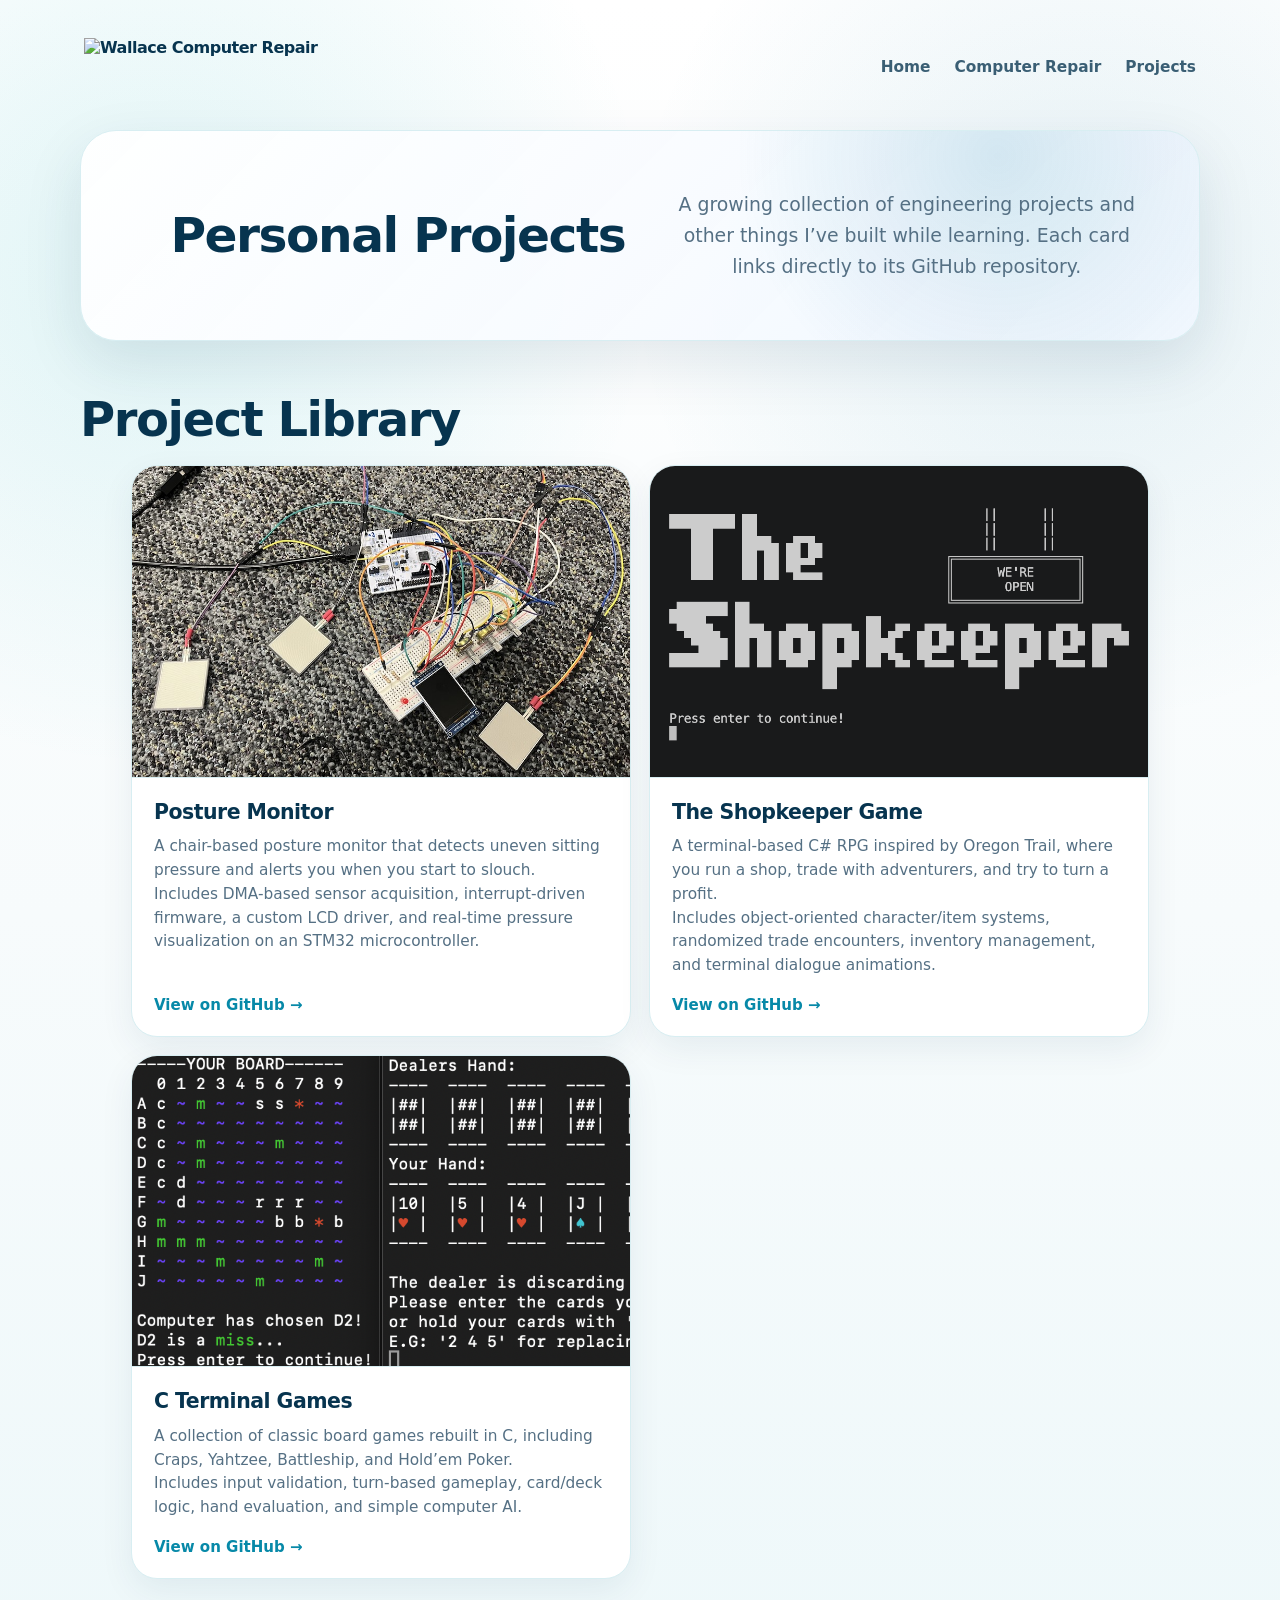
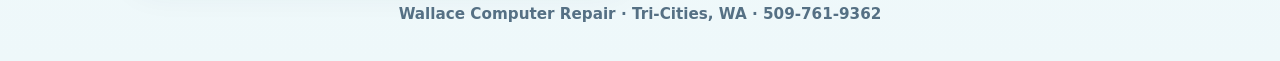
==== projects/index.html @ 8ed2b057 "Inital commit" ====
<!DOCTYPE html>
<html lang="en">
<head>
  <meta charset="UTF-8" />
  <meta name="viewport" content="width=device-width, initial-scale=1.0" />
  <title>Projects | Wallace Computer Repair</title>
  <link rel="stylesheet" href="../style.css" />
</head>
<body class="repair">
  <div class="page">
    <div class="shell">
      <header class="site-header">
        <a class="logo-lockup" href="/" aria-label="Wallace Computer Repair home">
          <img src="../assets/logos/bannerlogotransparent.png" alt="Wallace Computer Repair" class="logo-image" />
        </a>

        <nav class="main-nav" aria-label="Main navigation">
          <a class="nav-link" href="/">Home</a>
          <a class="nav-link" href="/repair/">Computer Repair</a>
          <a class="nav-link" href="/projects/">Projects</a>
          <!-- <a class="nav-link" href="/about/">About</a> -->
          <!-- <a class="button call-pill" href="tel:5097619362">Call/Text: 509-761-9362</a> -->
        </nav>
      </header>

      <main>
        <section class="projects-hero hero-card" aria-labelledby="projects-heading">
          <h1 id="projects-heading">Personal Projects</h1>
          <p>A growing collection of engineering projects and other things I’ve built while learning. Each card links directly to its GitHub repository.</p>
        </section>

        <section class="section" aria-labelledby="project-list-heading">
          <div class="section-heading">
            <h2 id="project-list-heading">Project Library</h2>
          </div>

          <div class="project-grid">
            <a class="project-card" href="https://github.com/JoshuaWallaceG/posture-monitor" target="_blank" rel="noopener" aria-label="Open on GitHub">
              <div class="project-photo">
                <img src="/Assets/Project Photos/PostureMonitor.jpeg" alt="Screenshot of Posture Monitor">
              </div>
              <div class="project-content">
                <h3>Posture Monitor</h3>
                <p>A chair-based posture monitor that detects uneven sitting pressure and alerts you when you start to slouch.</p>
                <p>Includes DMA-based sensor acquisition, interrupt-driven firmware, a custom LCD driver, and real-time pressure visualization on an STM32 microcontroller.</p>
                <span class="project-link-note">View on GitHub →</span>
              </div>
            </a>

            <a class="project-card" href="https://github.com/JoshuaWallaceG/Shopkeeper-Game" target="_blank" rel="noopener" aria-label="Open on GitHub">
              <div class="project-photo">
                <img src="/Assets/Project Photos/Shopkeeper.png" alt="Screenshot of The Shopkeeper Game">
              </div>
              <div class="project-content">
                <h3>The Shopkeeper Game</h3>
                <p>A terminal-based C# RPG inspired by Oregon Trail, where you run a shop, trade with adventurers, and try to turn a profit.</p>
                <p>Includes object-oriented character/item systems, randomized trade encounters, inventory management, and terminal dialogue animations.</p>
                <span class="project-link-note">View on GitHub →</span>
              </div>
            </a>

            <a class="project-card" href="https://github.com/JoshuaWallaceG/C-Terminal-Games" target="_blank" rel="noopener" aria-label="Open on GitHub">
              <div class="project-photo">
                <img src="/Assets/Project Photos/TerminalGames.png" alt="Screenshot of Terminal Games">
              </div>
              <div class="project-content">
                <h3>C Terminal Games</h3>
                <p>A collection of classic board games rebuilt in C, including Craps, Yahtzee, Battleship, and Hold’em Poker.</p>
                <p>Includes input validation, turn-based gameplay, card/deck logic, hand evaluation, and simple computer AI.</p>
                <span class="project-link-note">View on GitHub →</span>
              </div>
            </a>

          </div>
        </section>
      </main>

      <footer class="site-footer">
        Wallace Computer Repair · Tri-Cities, WA · <a href="tel:5097619362">509-761-9362</a>
      </footer>
    </div>
  </div>
</body>
</html>
---- style.css ----
:root {
  --teal: #08aeb8;
  --teal-dark: #0789a8;
  --blue: #087aa2;
  --ink: #07344f;
  --muted: #557084;
  --soft-bg: #f7fbfc;
  --card: #ffffff;
  --line: #d8eef2;
  --repair-soft: #eefbfb;
  --project-soft: #f1f7ff;
  --warm: #fff8ed;
  --warm-line: #f0d8ab;
  --shadow: 0 22px 60px rgba(7, 52, 79, 0.10);
  --shadow-soft: 0 12px 35px rgba(8, 174, 184, 0.16);
  --radius: 30px;
}

* {
  box-sizing: border-box;
}

html {
  scroll-behavior: smooth;
}

body {
  margin: 0;
  min-height: 100vh;
  font-family: Inter, ui-sans-serif, system-ui, -apple-system, BlinkMacSystemFont, "Segoe UI", sans-serif;
  color: var(--ink);
  background:
    radial-gradient(circle at 12% 16%, rgba(8, 174, 184, 0.12), transparent 28%),
    radial-gradient(circle at 85% 16%, rgba(8, 122, 162, 0.10), transparent 26%),
    linear-gradient(180deg, #ffffff 0%, var(--soft-bg) 55%, #eef8fa 100%);
}

body.home,
body.repair, 
body.projects {
  --page-max: 1120px;
}

a {
  color: inherit;
  text-decoration: none;
}

img,
svg {
  max-width: 100%;
}

.page {
  min-height: 100vh;
  display: flex;
  flex-direction: column;
  padding: 28px;
}

.shell {
  width: min(var(--page-max), 100%);
  margin: 0 auto;
  flex: 1;
  display: flex;
  flex-direction: column;
}

.site-header {
  display: flex;
  align-items: center;
  justify-content: space-between;
  gap: 24px;
  padding: 10px 4px 34px;
}

.logo-lockup {
  display: flex;
  align-items: center;
  gap: 14px;
  font-weight: 900;
  letter-spacing: -0.03em;
  flex-shrink: 0;
}

.logo-image {
  height: 58px;
  width: auto;
  object-fit: contain;
}

.main-nav {
  display: flex;
  align-items: center;
  justify-content: flex-end;
  flex-wrap: wrap;
  gap: 14px 24px;
  color: var(--ink);
  font-size: 0.96rem;
  font-weight: 750;
}

.nav-link {
  opacity: 0.78;
  transition: opacity 0.18s ease, color 0.18s ease;
}

.nav-link:hover {
  opacity: 1;
  color: var(--teal-dark);
}

h1,
h2,
h3,
p {
  overflow-wrap: anywhere;
}

h1 {
  margin: 0;
  font-size: clamp(2.45rem, 3.8vw, 5rem);
  line-height: 0.98;
  letter-spacing: -0.030em;
  color: var(--ink);
}

h2 {
  margin: 0;
  font-size: clamp(2rem, 4vw, 3rem);
  line-height: 1;
  letter-spacing: -0.03em;
  color: var(--ink);
}

p {
  color: var(--muted);
  line-height: 1.65;
}

.button {
  display: inline-flex;
  align-items: center;
  justify-content: center;
  gap: 11px;
  border: 0;
  border-radius: 16px;
  font-weight: 850;
  font-size: 1.02rem;
  padding: 15px 24px;
  min-width: 230px;
  box-shadow: var(--shadow-soft);
  transition: transform 0.18s ease, box-shadow 0.18s ease, filter 0.18s ease;
  cursor: pointer;
}

.button:hover {
  transform: translateY(-2px);
  box-shadow: 0 18px 34px rgba(8, 122, 162, 0.22);
  filter: saturate(1.08);
}

.button.primary,
.button.call-pill {
  background: linear-gradient(135deg, var(--teal), var(--blue));
  color: white;
}

.button.secondary {
  background: #f8fafc;
  color: var(--ink);
  border: 2px solid var(--blue);
  transition: background 0.15s ease;
}

.button.call-pill {
  min-width: auto;
  padding: 10px 16px;
  border-radius: 999px;
  opacity: 1;
}

.badge {
  display: inline-flex;
  align-items: center;
  gap: 8px;
  width: fit-content;
  max-width: 100%;
  background: rgba(8, 174, 184, 0.09);
  border: 1px solid rgba(8, 174, 184, 0.20);
  color: var(--teal-dark);
  font-weight: 850;
  border-radius: 999px;
  padding: 8px 14px;
  font-size: 0.86rem;
  margin-bottom: 20px;
}

.badge-dot {
  width: 9px;
  height: 9px;
  flex: 0 0 auto;
  border-radius: 50%;
  background: var(--teal);
  box-shadow: 0 0 0 5px rgba(8, 174, 184, 0.12);
}

.hero,
.hero-card,
.choice-card,
.quick-card,
.service-card,
.about-card,
.pricing-band {
  border: 1px solid var(--line);
  box-shadow: var(--shadow);
}

.hero-centered {
  text-align: center;
  display: grid;
  justify-items: center;
  padding: 18px 0 10px;
  border: 0;
  box-shadow: none;
}

.hero-centered p {
  margin: 18px auto 0;
  max-width: 720px;
  font-size: clamp(1.03rem, 2vw, 1.22rem);
}

.hero-card {
  border-radius: 36px;
  background:
    radial-gradient(circle at 85% 14%, rgba(8, 174, 184, 0.16), transparent 26%),
    linear-gradient(135deg, rgba(255,255,255,0.96), rgba(239,251,251,0.92));
  padding: clamp(30px, 6vw, 64px);
  display: grid;
  grid-template-columns: 1.05fr 0.95fr;
  gap: 40px;
  align-items: center;
  overflow: hidden;
}

.hero-card p {
  margin: 18px 0 0;
  max-width: 680px;
  font-size: clamp(1.03rem, 2vw, 1.22rem);
}

.hero-actions,
.button-row {
  display: flex;
  flex-wrap: wrap;
  gap: 14px;
}

.hero-actions {
  margin-top: 28px;
}

.button-row {
  margin-top: auto;
  justify-content: center;
  width: 100%;
}

.centered-actions {
  justify-content: center;
}

.availability-note {
  margin-top: 28px;
  background: var(--warm);
  border: 1px solid var(--warm-line);
  border-radius: 20px;
  padding: 16px 18px;
  color: #6f4e17;
  font-weight: 800;
  line-height: 1.45;
}

.hero-visual {
  display: grid;
  gap: 18px;
}

.phone-card {
  background: var(--ink);
  color: white;
  border-radius: 28px;
  padding: 28px;
  box-shadow: var(--shadow);
}

.phone-card span,
.price-item span {
  display: block;
  color: #b9edf2;
  font-weight: 850;
  text-transform: uppercase;
  letter-spacing: 0.11em;
  font-size: 0.78rem;
  margin-bottom: 8px;
}

.phone-card strong {
  display: block;
  font-size: clamp(1.9rem, 4vw, 2.7rem);
  letter-spacing: -0.045em;
  line-height: 1;
}

.quick-card,
.service-card,
.about-card,
.choice-card {
  background: var(--card);
}

.quick-card {
  border-radius: 28px;
  padding: 24px;
  box-shadow: 0 12px 34px rgba(7, 52, 79, 0.07);
}

.quick-card h3 {
  margin: 0 0 14px;
  font-size: 1.22rem;
}

.quick-list {
  display: grid;
  gap: 10px;
  margin: 0;
  padding: 0;
  list-style: none;
  color: var(--muted);
  font-weight: 650;
}

.quick-list li::before {
  content: "✓";
  color: var(--teal-dark);
  font-weight: 950;
  margin-right: 9px;
}

.choices {
  display: grid;
  grid-template-columns: repeat(2, minmax(0, 1fr));
  gap: 24px;
  padding: 28px 0 32px;
}

.choice-card {
  position: relative;
  overflow: hidden;
  min-height: 500px;
  border-radius: var(--radius);
  padding: clamp(28px, 4vw, 44px);
  display: flex;
  flex-direction: column;
  align-items: center;
  text-align: center;
  transition: transform 0.22s ease, box-shadow 0.22s ease, border-color 0.22s ease;
}

.choice-card:hover {
  transform: translateY(-5px);
  box-shadow: 0 28px 70px rgba(7, 52, 79, 0.15);
  border-color: rgba(8, 174, 184, 0.38);
}

.choice-card::before {
  content: "";
  position: absolute;
  inset: 0;
  z-index: 0;
  pointer-events: none;
}

.repair-card::before {
  background:
    radial-gradient(circle at 50% 24%, rgba(8, 174, 184, 0.18), transparent 28%),
    linear-gradient(180deg, var(--repair-soft), rgba(255,255,255,0.96));
}

.projects-card::before {
  background:
    radial-gradient(circle at 50% 24%, rgba(8, 122, 162, 0.16), transparent 30%),
    linear-gradient(180deg, var(--project-soft), rgba(255,255,255,0.96));
}

.choice-inner {
  position: relative;
  z-index: 1;
  display: flex;
  flex-direction: column;
  align-items: center;
  height: 100%;
  width: 100%;
}

.choice-card h2 {
  margin: 16px 0 10px;
  font-size: clamp(2.1rem, 4vw, 3rem);
}

.choice-card p {
  margin: 0 auto 26px;
  max-width: 390px;
  font-size: 1.08rem;
  line-height: 1.55;
}

.illustration {
  width: min(280px, 80%);
  height: 190px;
  margin-bottom: 12px;
  display: grid;
  place-items: center;
  position: relative;
}

.soft-blob {
  position: absolute;
  width: 220px;
  height: 150px;
  border-radius: 54% 46% 42% 58% / 58% 48% 52% 42%;
  background: rgba(8, 174, 184, 0.10);
}

.projects-card .soft-blob {
  background: rgba(8, 122, 162, 0.10);
  border-radius: 45% 55% 55% 45% / 45% 54% 46% 55%;
}

.monitor {
  position: relative;
  width: 174px;
  height: 116px;
  border-radius: 16px;
  border: 7px solid rgba(8, 122, 162, 0.56);
  background: rgba(255, 255, 255, 0.72);
  box-shadow: inset 0 0 0 3px rgba(255,255,255,0.75), 0 18px 36px rgba(7, 52, 79, 0.12);
  display: grid;
  place-items: center;
}

.monitor::after {
  content: "";
  position: absolute;
  width: 70px;
  height: 12px;
  border-radius: 999px;
  background: rgba(8, 122, 162, 0.38);
  bottom: -24px;
  left: 50%;
  transform: translateX(-50%);
}

.monitor .mini-magnifying-glass {
  width: 44px;
  height: 44px;
  border-radius: 50%;
  border: 4.5px solid var(--blue);
  background: linear-gradient(135deg, white 0%, rgba(217, 239, 247, 0.5) 100%);
  position: relative;
  box-shadow: 0 4px 12px rgba(7, 52, 79, 0.08);
}

.monitor .mini-magnifying-glass::before {
  content: "";
  position: absolute;
  top: 6px;
  left: 6px;
  width: 10px;
  height: 5px;
  background: white;
  border-radius: 50%;
  transform: rotate(-45deg);
  opacity: 0.8;
}

.monitor .mini-magnifying-glass::after {
  content: "";
  position: absolute;
  width: 18px;
  height: 7px;
  border-radius: 0 4px 4px 0;
  background: var(--blue);
  bottom: -6px;
  right: -10px;
  transform: rotate(45deg);
  box-shadow: 2px 2px 5px rgba(7, 52, 79, 0.1);
}

.wrench {
  position: absolute;
  right: 22px;
  bottom: 24px;
  width: 84px;
  height: 22px;
  background: linear-gradient(135deg, var(--teal), var(--blue));
  border-radius: 999px;
  transform: rotate(-48deg);
  box-shadow: 0 10px 22px rgba(8, 174, 184, 0.24);
}

.wrench::before {
  content: "";
  position: absolute;
  right: -15px;
  top: -13px;
  width: 40px;
  height: 40px;
  border-radius: 50%;
  border: 10px solid var(--teal);
  border-left-color: transparent;
  border-bottom-color: transparent;
  transform: rotate(12deg);
}

.sparkle {
  position: absolute;
  color: var(--teal);
  font-size: 2rem;
  font-weight: 900;
  opacity: 0.72;
}

.sparkle.one {
  right: 34px;
  top: 28px;
}

.sparkle.two {
  right: 72px;
  top: 72px;
  font-size: 1.35rem;
}

.laptop {
  position: relative;
  width: 190px;
  height: 122px;
  border-radius: 16px 16px 10px 10px;
  border: 7px solid var(--blue);
  background: linear-gradient(180deg, #f8fcff, #d9eff7);
  box-shadow: inset 0 0 0 3px rgba(255,255,255,0.85), 0 18px 36px rgba(7, 52, 79, 0.12);
  display: grid;
  place-items: center;
  color: var(--blue);
  font-size: 2.25rem;
  font-weight: 950;
}

.laptop::after {
  content: "";
  position: absolute;
  width: 218px;
  height: 18px;
  border-radius: 0 0 18px 18px;
  background: linear-gradient(135deg, #8bd0e1, var(--blue));
  bottom: -24px;
  left: 50%;
  transform: translateX(-50%);
}

.code-window {
  position: absolute;
  left: 24px;
  top: 30px;
  width: 116px;
  height: 70px;
  border-radius: 12px;
  border: 2px solid rgba(8, 122, 162, 0.18);
  background: rgba(255,255,255,0.72);
  box-shadow: 0 10px 22px rgba(7, 52, 79, 0.08);
  transform: translate(-30px, -20px);
}

.code-window::before {
  content: "•••";
  position: absolute;
  top: 5px;
  left: 10px;
  color: #76b6ce;
  letter-spacing: 3px;
  font-size: 0.8rem;
}

.code-window::after {
  content: "";
  position: absolute;
  left: 14px;
  right: 18px;
  top: 34px;
  height: 7px;
  border-radius: 999px;
  background: #b5dceb;
  box-shadow: 0 18px 0 #d0e9f2;
}

.gear {
  position: absolute;
  right: 18px;
  bottom: 42px;
  width: 64px;
  height: 64px;
  border-radius: 50%;
  border: 14px solid #7fb8dc;
  box-shadow: inset 0 0 0 8px rgba(255,255,255,0.65);
}

.gear::before,
.gear::after {
  content: "";
  position: absolute;
  inset: -18px 16px;
  background: #7fb8dc;
  border-radius: 8px;
  z-index: -1;
}

.gear::after {
  transform: rotate(90deg);
}

.section {
  padding: 54px 0 0;
}

.section-heading {
  display: flex;
  justify-content: space-between;
  align-items: end;
  gap: 24px;
  margin-bottom: 22px;
}

.section-heading p {
  margin: 0;
  max-width: 520px;
  font-size: 1.02rem;
}

.service-grid {
  display: grid;
  grid-template-columns: repeat(4, minmax(0, 1fr));
  gap: 18px;
}

.service-card {
  border-radius: 26px;
  padding: 24px 20px;
  text-align: center;
  box-shadow: 0 12px 34px rgba(7, 52, 79, 0.07);
  transition: transform 0.18s ease, box-shadow 0.18s ease;
}

.service-card:hover {
  transform: translateY(-4px);
  box-shadow: 0 20px 44px rgba(7, 52, 79, 0.12);
}

.service-icon {
  width: 82px;
  height: 82px;
  margin: 0 auto 16px;
  border-radius: 24px;
  display: grid;
  place-items: center;
  background: rgba(8, 174, 184, 0.09);
  color: var(--blue);
}

.service-card h3 {
  margin: 0 0 8px;
  font-size: 1.27rem;
  line-height: 1.35;
  letter-spacing: -0.025em;
}

.service-card p {
  margin: 0;
  font-size: 0.94rem;
  line-height: 1.5;
}

.about-card {
  border-radius: 34px;
  overflow: hidden;
  display: grid;
  grid-template-columns: 0.9fr 1.1fr;
}

.photo-wrap {
  min-height: 520px;
  background:
    linear-gradient(135deg, rgba(8,174,184,0.10), rgba(8,122,162,0.08)),
    #eaf7f9;
  display: flex;
  align-items: stretch;
}

.photo-wrap img {
  width: 100%;
  height: 100%;
  object-fit: cover;
  display: block;
}

.photo-placeholder {
  width: 100%;
  display: grid;
  place-items: center;
  padding: 36px;
  color: var(--teal-dark);
  font-weight: 850;
  text-align: center;
  line-height: 1.5;
}

.about-content {
  padding: clamp(30px, 5vw, 54px);
}

.about-content h2 {
  margin-bottom: 18px;
  color: var(--blue);
}

.about-content p {
  margin: 0 0 16px;
  line-height: 1.75;
  font-size: 1rem;
}

.about-content strong {
  color: var(--ink);
}

.pricing-band {
  margin-top: 54px;
  border-radius: 34px;
  background: linear-gradient(135deg, var(--ink), #075a73 58%, var(--teal-dark));
  color: white;
  padding: clamp(28px, 5vw, 46px);
  display: grid;
  grid-template-columns: repeat(3, minmax(0, 1fr));
  gap: 18px;
}

.price-item {
  text-align: center;
  padding: 8px;
}

.price-item strong {
  display: block;
  font-size: clamp(1.4rem, 3vw, 2rem);
  letter-spacing: -0.035em;
  line-height: 1.15;
}

.price-item small {
  display: block;
  margin-top: 5px;
  color: #d3f7fa;
  font-weight: 650;
}

.final-cta {
  text-align: center;
  padding: 56px 0 20px;
}

.final-cta h2 {
  font-size: clamp(2rem, 4vw, 3.2rem);
}

.final-cta p {
  margin: 16px auto 24px;
  max-width: 620px;
  font-size: 1.06rem;
}

.site-footer {
  margin-top: auto;
  padding: 26px 0 10px;
  text-align: center;
  color: var(--muted);
  font-weight: 650;
  font-size: 0.95rem;
}

@media (max-width: 920px) {
  .hero-card,
  .about-card,
  .pricing-band {
    grid-template-columns: 1fr;
  }

  .service-grid {
    grid-template-columns: repeat(2, minmax(0, 1fr));
  }

  .photo-wrap {
    min-height: 360px;
  }
}

@media (max-width: 900px) {
  .choices {
    grid-template-columns: 1fr;
  }

  .choice-card {
    min-height: 460px;
  }
}

@media (max-width: 680px) {
  .page {
    padding: 20px;
  }

  .site-header {
    flex-direction: column;
    align-items: flex-start;
    padding-bottom: 26px;
  }

  .main-nav {
    width: 100%;
    justify-content: space-between;
    gap: 12px;
  }

  .button.call-pill {
    width: 100%;
  }

  .hero-centered {
    text-align: left;
    justify-items: start;
    padding-top: 10px;
  }

  .choice-card {
    min-height: auto;
    padding: 28px 22px;
  }

  .illustration {
    transform: scale(0.88);
    margin-bottom: -4px;
  }

  .button {
    width: 100%;
  }

  .hero-card {
    border-radius: 28px;
  }

  .hero-actions {
    flex-direction: column;
  }

  .section-heading {
    flex-direction: column;
    align-items: flex-start;
  }

  .service-grid {
    grid-template-columns: 1fr;
  }

  .pricing-band {
    border-radius: 28px;
  }
}
/* Projects page */
.projects-hero {
  border-radius: 36px;
  background:
    radial-gradient(circle at 82% 12%, rgba(8, 122, 162, 0.14), transparent 28%),
    linear-gradient(135deg, rgba(255,255,255,0.96), rgba(241,247,255,0.92));
  padding: clamp(30px, 6vw, 58px);
  display: grid;
  gap: 16px;
  text-align: center;
  justify-items: center;
}

.projects-hero p {
  margin: 0;
  max-width: 760px;
  font-size: clamp(1.03rem, 2vw, 1.18rem);
}

.project-grid {
  display: grid;
  grid-template-columns: repeat(auto-fit, minmax(min(100%, 500px), .65fr));
  gap: 18px;
  width: 100%;
  max-width: calc((500px * 2) + 18px);
  margin: 0 auto;
  justify-content: center;

}

.project-card {
  background: var(--card);
  border: 1px solid var(--line);
  border-radius: 26px;
  box-shadow: 0 12px 34px rgba(7, 52, 79, 0.07);
  overflow: hidden;
  display: flex;
  flex-direction: column;
  min-height: 100%;
  transition: transform 0.18s ease, box-shadow 0.18s ease, border-color 0.18s ease;
}

.project-card:hover {
  transform: translateY(-4px);
  box-shadow: 0 20px 44px rgba(7, 52, 79, 0.12);
  border-color: rgba(8, 174, 184, 0.38);
}

.project-photo {
  aspect-ratio: 16 / 10;
  background:
    radial-gradient(circle at 75% 20%, rgba(8, 174, 184, 0.18), transparent 26%),
    linear-gradient(135deg, var(--project-soft), rgba(255,255,255,0.92));
  border-bottom: 1px solid var(--line);
  display: grid;
  place-items: center;
  overflow: hidden;
}

.project-photo img {
  width: 100%;
  height: 100%;
  object-fit: cover;
  display: block;
}

.project-photo-placeholder {
  width: 74px;
  height: 74px;
  border-radius: 24px;
  display: grid;
  place-items: center;
  background: rgba(8, 174, 184, 0.10);
  color: var(--blue);
  font-weight: 950;
  font-size: 1.35rem;
  letter-spacing: -0.035em;
}

.project-content {
  padding: 22px;
  display: flex;
  flex-direction: column;
  flex: 1;
}

.project-content h3 {
  margin: 0 0 10px;
  color: var(--ink);
  font-size: 1.28rem;
  line-height: 1.25;
  letter-spacing: -0.025em;
}

.project-content p {
  margin: 0;
  font-size: 0.96rem;
  line-height: 1.55;
}

.project-link-note {
  margin-top: auto;
  padding-top: 18px;
  color: var(--teal-dark);
  font-weight: 850;
  font-size: 0.94rem;
}

@media (max-width: 680px) {
  .projects-hero {
    text-align: left;
    justify-items: start;
    border-radius: 28px;
  }
}
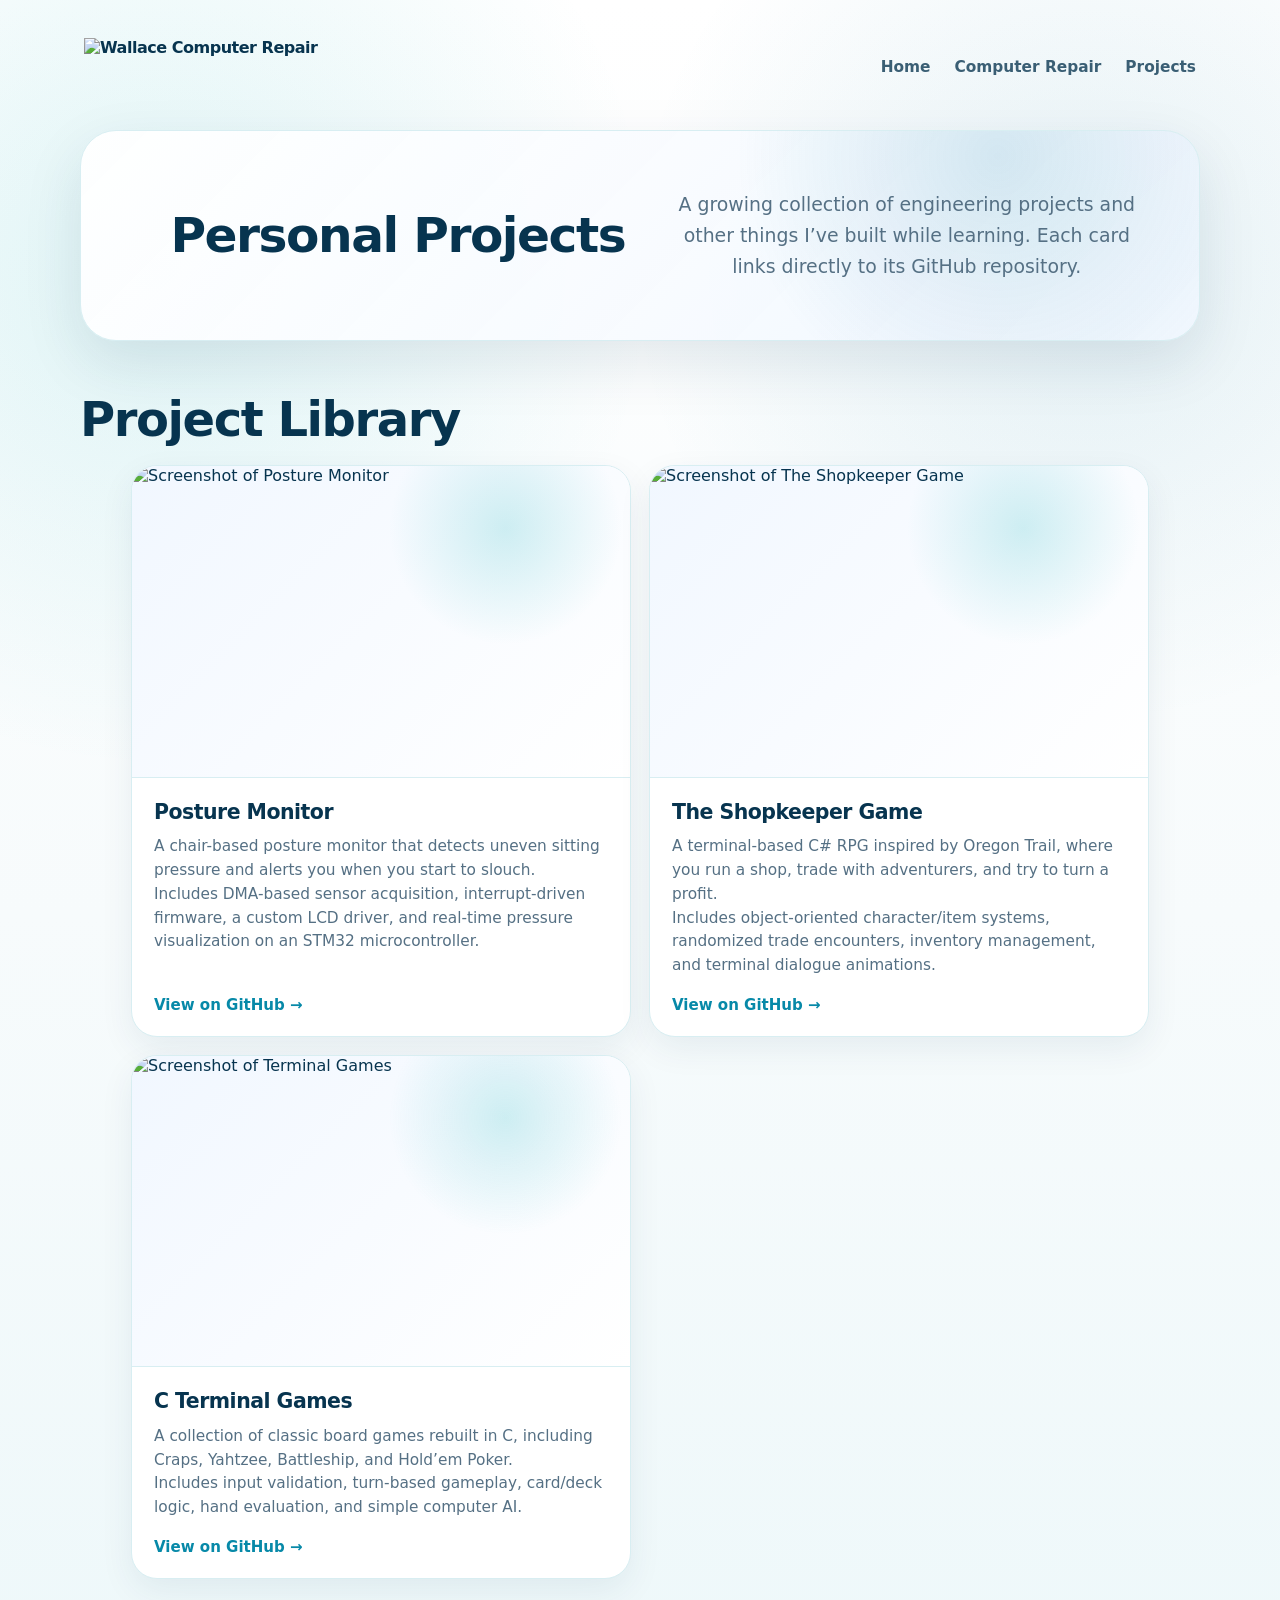
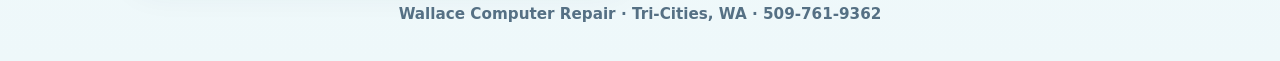
==== commit 003fa124: "Rename photos/folders. Change home screen icons." ====
--- a/projects/index.html
+++ b/projects/index.html
@@ -11,13 +11,13 @@
     <div class="shell">
       <header class="site-header">
         <a class="logo-lockup" href="/" aria-label="Wallace Computer Repair home">
-          <img src="../assets/logos/bannerlogotransparent.png" alt="Wallace Computer Repair" class="logo-image" />
+          <img src="../assets/logos/banner-logo-transparent.png" alt="Wallace Computer Repair" class="logo-image" />
         </a>
 
         <nav class="main-nav" aria-label="Main navigation">
-          <a class="nav-link" href="/">Home</a>
-          <a class="nav-link" href="/repair/">Computer Repair</a>
-          <a class="nav-link" href="/projects/">Projects</a>
+          <a class="nav-link" href="../">Home</a>
+          <a class="nav-link" href="../repair/">Computer Repair</a>
+          <a class="nav-link" href="../projects/">Projects</a>
           <!-- <a class="nav-link" href="/about/">About</a> -->
           <!-- <a class="button call-pill" href="tel:5097619362">Call/Text: 509-761-9362</a> -->
         </nav>
@@ -37,7 +37,7 @@
           <div class="project-grid">
             <a class="project-card" href="https://github.com/JoshuaWallaceG/posture-monitor" target="_blank" rel="noopener" aria-label="Open on GitHub">
               <div class="project-photo">
-                <img src="/Assets/Project Photos/PostureMonitor.jpeg" alt="Screenshot of Posture Monitor">
+                <img src="../assets/project-photos/posture-monitor.jpeg" alt="Screenshot of Posture Monitor">
               </div>
               <div class="project-content">
                 <h3>Posture Monitor</h3>
@@ -49,7 +49,7 @@
 
             <a class="project-card" href="https://github.com/JoshuaWallaceG/Shopkeeper-Game" target="_blank" rel="noopener" aria-label="Open on GitHub">
               <div class="project-photo">
-                <img src="/Assets/Project Photos/Shopkeeper.png" alt="Screenshot of The Shopkeeper Game">
+                <img src="../assets/project-photos/shopkeeper.png" alt="Screenshot of The Shopkeeper Game">
               </div>
               <div class="project-content">
                 <h3>The Shopkeeper Game</h3>
@@ -61,7 +61,7 @@
 
             <a class="project-card" href="https://github.com/JoshuaWallaceG/C-Terminal-Games" target="_blank" rel="noopener" aria-label="Open on GitHub">
               <div class="project-photo">
-                <img src="/Assets/Project Photos/TerminalGames.png" alt="Screenshot of Terminal Games">
+                <img src="../assets/project-photos/terminal-games.png" alt="Screenshot of Terminal Games">
               </div>
               <div class="project-content">
                 <h3>C Terminal Games</h3>
--- a/style.css
+++ b/style.css
@@ -1000,4 +1000,21 @@
     justify-items: start;
     border-radius: 28px;
   }
+}
+
+/* ALT */
+.icon-illustration {
+  color: var(--blue);
+}
+
+.hero-icon {
+  position: relative;
+  z-index: 1;
+  width: 175px;
+  height: 175px;
+  filter: drop-shadow(0 16px 24px rgba(7, 52, 79, 0.12));
+}
+
+.repair-card .hero-icon {
+  color: var(--teal-dark);
 }
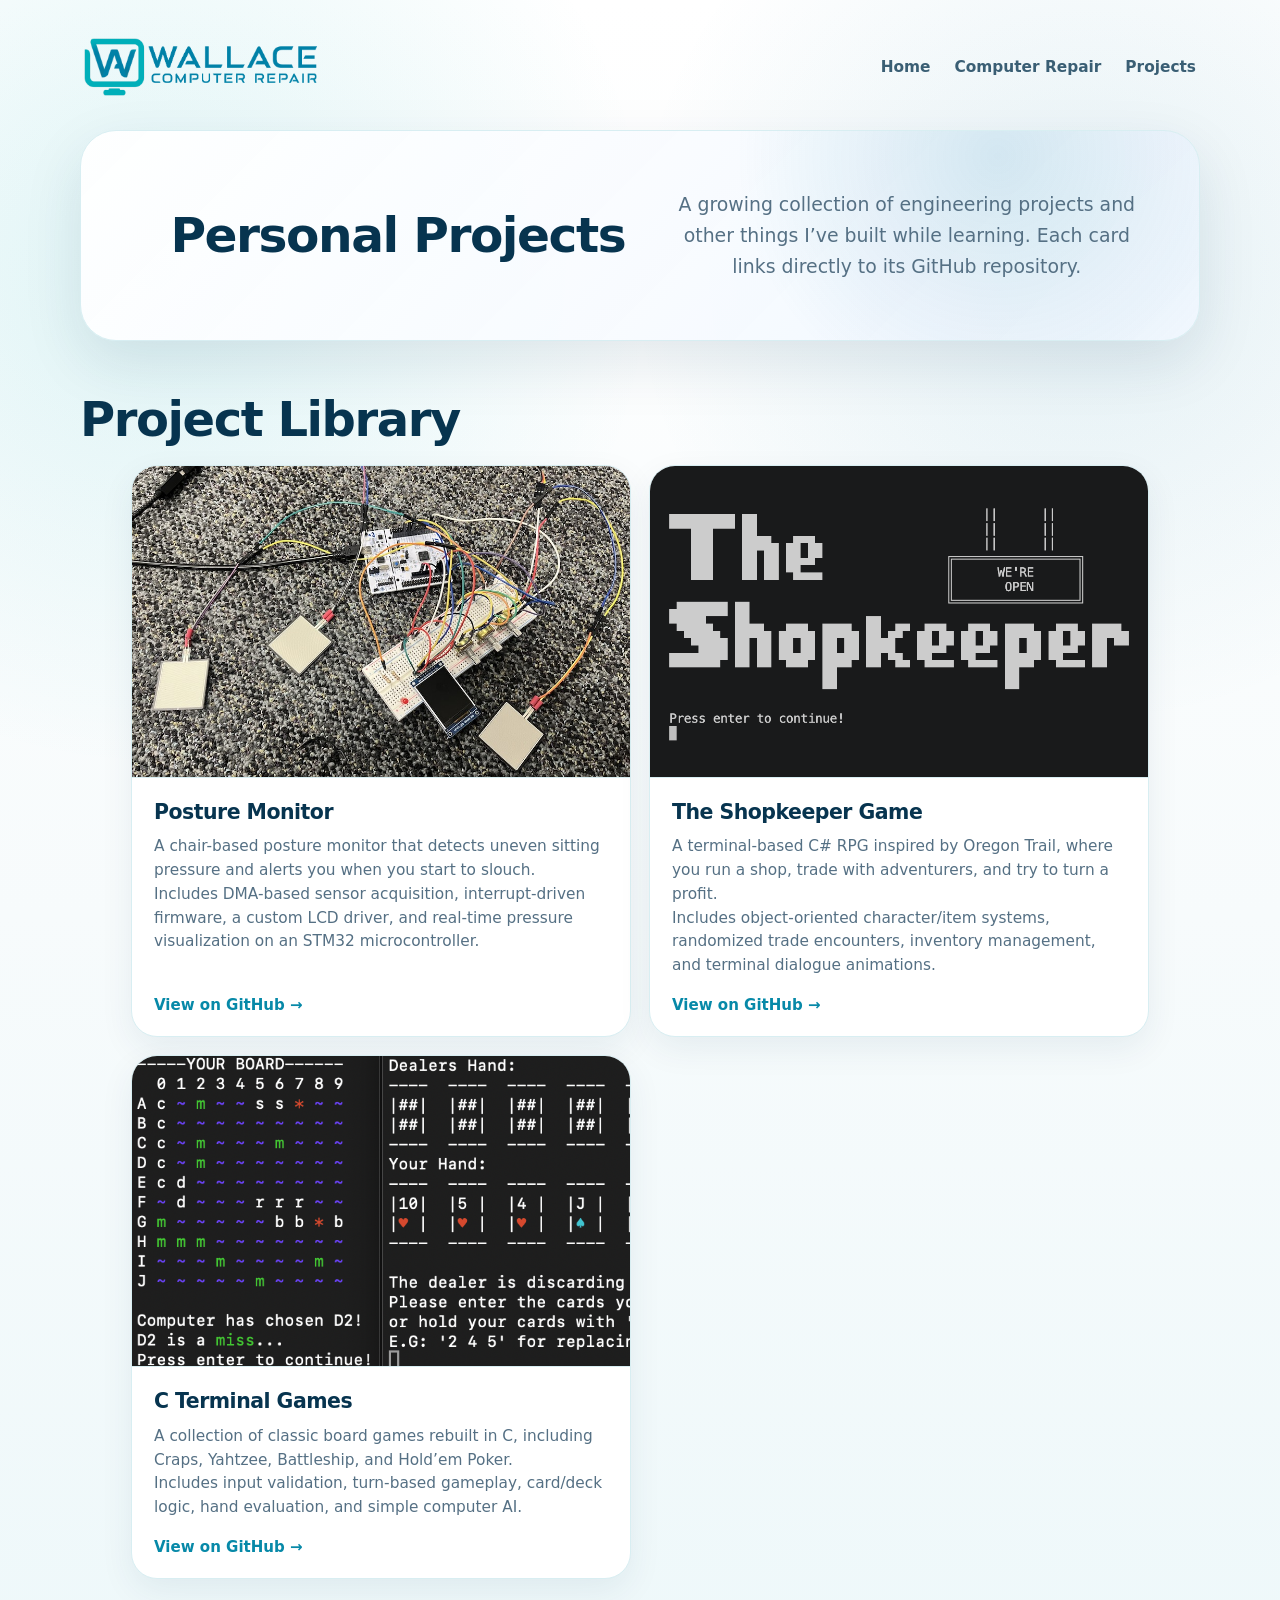
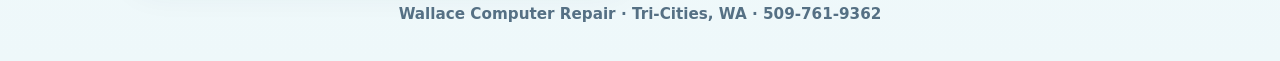
==== commit 21c1003c: "Fixed folder names" ====
--- a/projects/index.html
+++ b/projects/index.html
@@ -10,7 +10,7 @@
   <div class="page">
     <div class="shell">
       <header class="site-header">
-        <a class="logo-lockup" href="/" aria-label="Wallace Computer Repair home">
+        <a class="logo-lockup" href="../" aria-label="Wallace Computer Repair home">
           <img src="../assets/logos/banner-logo-transparent.png" alt="Wallace Computer Repair" class="logo-image" />
         </a>
 
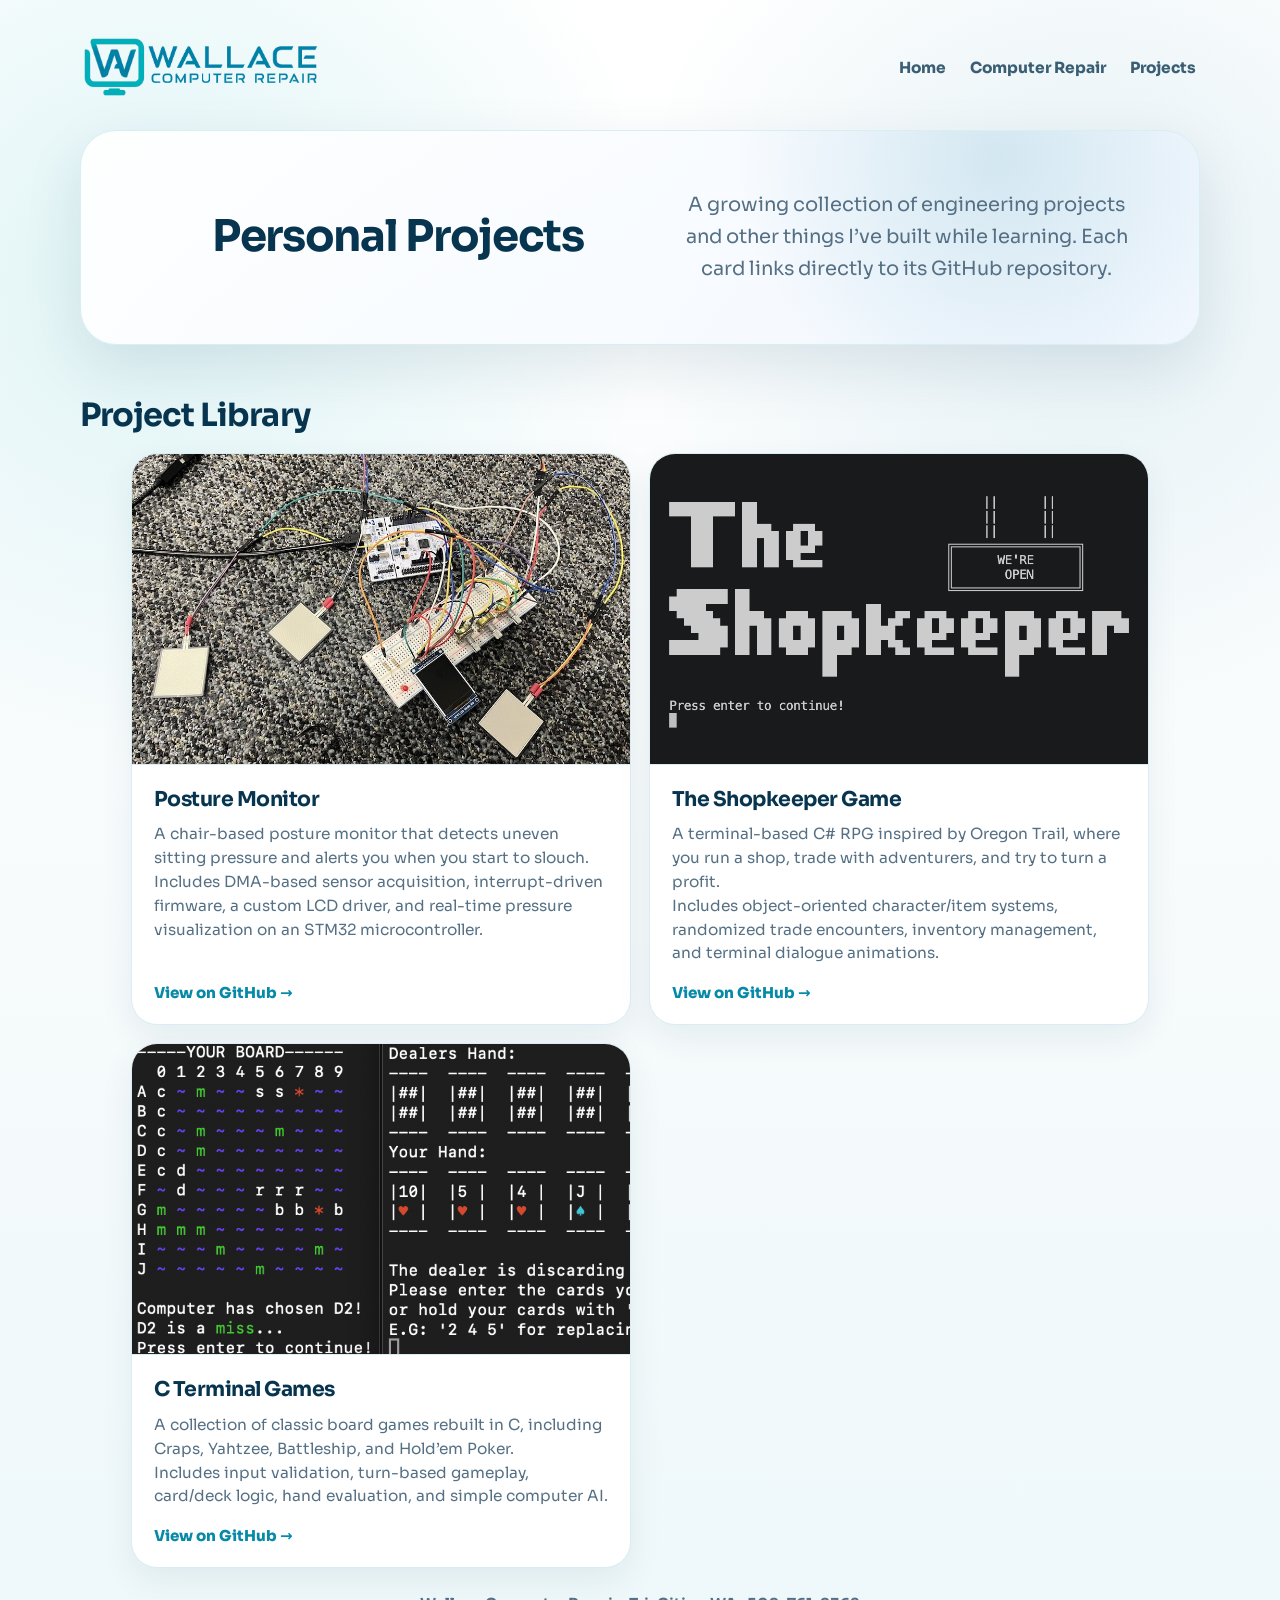
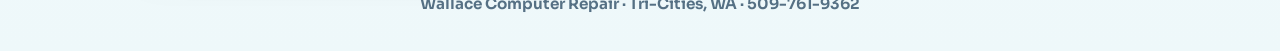
==== commit fd02aafe: "Fix lag on project website, fix filepath for icons" ====
--- a/projects/index.html
+++ b/projects/index.html
@@ -37,7 +37,7 @@
           <div class="project-grid">
             <a class="project-card" href="https://github.com/JoshuaWallaceG/posture-monitor" target="_blank" rel="noopener" aria-label="Open on GitHub">
               <div class="project-photo">
-                <img src="../assets/project-photos/posture-monitor.jpeg" alt="Screenshot of Posture Monitor">
+                <img src="../assets/project-photos/posture-monitor.jpg" alt="Screenshot of Posture Monitor">
               </div>
               <div class="project-content">
                 <h3>Posture Monitor</h3>
@@ -47,7 +47,7 @@
               </div>
             </a>
 
-            <a class="project-card" href="https://github.com/JoshuaWallaceG/Shopkeeper-Game" target="_blank" rel="noopener" aria-label="Open on GitHub">
+            <a class="project-card" href="https://github.com/JoshuaWallaceG/shopkeeper-game" target="_blank" rel="noopener" aria-label="Open on GitHub">
               <div class="project-photo">
                 <img src="../assets/project-photos/shopkeeper.png" alt="Screenshot of The Shopkeeper Game">
               </div>
@@ -59,7 +59,7 @@
               </div>
             </a>
 
-            <a class="project-card" href="https://github.com/JoshuaWallaceG/C-Terminal-Games" target="_blank" rel="noopener" aria-label="Open on GitHub">
+            <a class="project-card" href="https://github.com/JoshuaWallaceG/c-terminal-games" target="_blank" rel="noopener" aria-label="Open on GitHub">
               <div class="project-photo">
                 <img src="../assets/project-photos/terminal-games.png" alt="Screenshot of Terminal Games">
               </div>
--- a/style.css
+++ b/style.css
@@ -1,3 +1,9 @@
+@import url("https://fonts.googleapis.com/css2?family=Sora:wght@400;500;600;700;800&display=swap");
+
+/* =========================================================
+   1. Design tokens
+   ========================================================= */
+
 :root {
   --teal: #08aeb8;
   --teal-dark: #0789a8;
@@ -14,7 +20,12 @@
   --shadow: 0 22px 60px rgba(7, 52, 79, 0.10);
   --shadow-soft: 0 12px 35px rgba(8, 174, 184, 0.16);
   --radius: 30px;
-}
+  --page-max: 1120px;
+}
+
+/* =========================================================
+   2. Base styles
+   ========================================================= */
 
 * {
   box-sizing: border-box;
@@ -25,22 +36,16 @@
 }
 
 body {
+  min-height: 100vh;
   margin: 0;
-  min-height: 100vh;
-  font-family: Inter, ui-sans-serif, system-ui, -apple-system, BlinkMacSystemFont, "Segoe UI", sans-serif;
   color: var(--ink);
+  font-family: "Sora", Inter, ui-sans-serif, system-ui, -apple-system, BlinkMacSystemFont, "Segoe UI", sans-serif;
   background:
     radial-gradient(circle at 12% 16%, rgba(8, 174, 184, 0.12), transparent 28%),
     radial-gradient(circle at 85% 16%, rgba(8, 122, 162, 0.10), transparent 26%),
     linear-gradient(180deg, #ffffff 0%, var(--soft-bg) 55%, #eef8fa 100%);
 }
 
-body.home,
-body.repair, 
-body.projects {
-  --page-max: 1120px;
-}
-
 a {
   color: inherit;
   text-decoration: none;
@@ -50,6 +55,45 @@
 svg {
   max-width: 100%;
 }
+
+h1,
+h2,
+h3,
+p {
+  overflow-wrap: anywhere;
+}
+
+h1,
+h2,
+h3,
+p {
+  margin-top: 0;
+}
+
+h1 {
+  margin-bottom: 0;
+  color: var(--ink);
+  font-size: clamp(2.45rem, 3.4vw, 5rem);
+  line-height: 0.98;
+  letter-spacing: -0.03em;
+}
+
+h2 {
+  margin-bottom: 0;
+  color: var(--ink);
+  font-size: clamp(2rem, 2.5vw, 3rem);
+  line-height: 1;
+  letter-spacing: -0.03em;
+}
+
+p {
+  color: var(--muted);
+  line-height: 1.65;
+}
+
+/* =========================================================
+   3. Page shell and header
+   ========================================================= */
 
 .page {
   min-height: 100vh;
@@ -78,9 +122,9 @@
   display: flex;
   align-items: center;
   gap: 14px;
+  flex-shrink: 0;
   font-weight: 900;
   letter-spacing: -0.03em;
-  flex-shrink: 0;
 }
 
 .logo-image {
@@ -96,62 +140,47 @@
   flex-wrap: wrap;
   gap: 14px 24px;
   color: var(--ink);
-  font-size: 0.96rem;
+  font-size: 0.96rem; /*p*/
   font-weight: 750;
 }
 
 .nav-link {
   opacity: 0.78;
-  transition: opacity 0.18s ease, color 0.18s ease;
+  transition: color 0.18s ease, opacity 0.18s ease;
 }
 
 .nav-link:hover {
+  color: var(--teal-dark);
   opacity: 1;
-  color: var(--teal-dark);
-}
-
-h1,
-h2,
-h3,
-p {
-  overflow-wrap: anywhere;
-}
-
-h1 {
-  margin: 0;
-  font-size: clamp(2.45rem, 3.8vw, 5rem);
-  line-height: 0.98;
-  letter-spacing: -0.030em;
-  color: var(--ink);
-}
-
-h2 {
-  margin: 0;
-  font-size: clamp(2rem, 4vw, 3rem);
-  line-height: 1;
-  letter-spacing: -0.03em;
-  color: var(--ink);
-}
-
-p {
+}
+
+.site-footer {
+  margin-top: auto;
+  padding: 26px 0 10px;
   color: var(--muted);
-  line-height: 1.65;
-}
+  text-align: center;
+  font-size: 0.95rem; /*p*/
+  font-weight: 650;
+}
+
+/* =========================================================
+   4. Shared components
+   ========================================================= */
 
 .button {
+  min-width: 230px;
   display: inline-flex;
   align-items: center;
   justify-content: center;
   gap: 11px;
+  padding: 15px 24px;
   border: 0;
   border-radius: 16px;
+  box-shadow: var(--shadow-soft);
+  font-size: 1.02rem; /*??*/
   font-weight: 850;
-  font-size: 1.02rem;
-  padding: 15px 24px;
-  min-width: 230px;
-  box-shadow: var(--shadow-soft);
+  cursor: pointer;
   transition: transform 0.18s ease, box-shadow 0.18s ease, filter 0.18s ease;
-  cursor: pointer;
 }
 
 .button:hover {
@@ -160,192 +189,58 @@
   filter: saturate(1.08);
 }
 
-.button.primary,
-.button.call-pill {
+.button.primary {
+  color: #ffffff;
   background: linear-gradient(135deg, var(--teal), var(--blue));
-  color: white;
 }
 
 .button.secondary {
+  color: var(--ink);
   background: #f8fafc;
-  color: var(--ink);
   border: 2px solid var(--blue);
-  transition: background 0.15s ease;
-}
-
-.button.call-pill {
-  min-width: auto;
-  padding: 10px 16px;
-  border-radius: 999px;
-  opacity: 1;
-}
-
-.badge {
-  display: inline-flex;
-  align-items: center;
-  gap: 8px;
-  width: fit-content;
-  max-width: 100%;
-  background: rgba(8, 174, 184, 0.09);
-  border: 1px solid rgba(8, 174, 184, 0.20);
-  color: var(--teal-dark);
-  font-weight: 850;
-  border-radius: 999px;
-  padding: 8px 14px;
-  font-size: 0.86rem;
-  margin-bottom: 20px;
-}
-
-.badge-dot {
-  width: 9px;
-  height: 9px;
-  flex: 0 0 auto;
-  border-radius: 50%;
-  background: var(--teal);
-  box-shadow: 0 0 0 5px rgba(8, 174, 184, 0.12);
-}
-
-.hero,
+}
+
 .hero-card,
 .choice-card,
 .quick-card,
 .service-card,
 .about-card,
-.pricing-band {
+.pricing-band,
+.project-card {
   border: 1px solid var(--line);
   box-shadow: var(--shadow);
 }
 
+.hero-actions,
+.button-row {
+  display: flex;
+  flex-wrap: wrap;
+  gap: 14px;
+}
+
+.hero-actions {
+  margin-top: 28px;
+}
+
+.button-row {
+  width: 100%;
+  justify-content: center;
+  margin-top: auto;
+}
+
+.centered-actions {
+  justify-content: center;
+}
+
+/* =========================================================
+   5. Home page
+   ========================================================= */
+
 .hero-centered {
-  text-align: center;
   display: grid;
   justify-items: center;
   padding: 18px 0 10px;
-  border: 0;
-  box-shadow: none;
-}
-
-.hero-centered p {
-  margin: 18px auto 0;
-  max-width: 720px;
-  font-size: clamp(1.03rem, 2vw, 1.22rem);
-}
-
-.hero-card {
-  border-radius: 36px;
-  background:
-    radial-gradient(circle at 85% 14%, rgba(8, 174, 184, 0.16), transparent 26%),
-    linear-gradient(135deg, rgba(255,255,255,0.96), rgba(239,251,251,0.92));
-  padding: clamp(30px, 6vw, 64px);
-  display: grid;
-  grid-template-columns: 1.05fr 0.95fr;
-  gap: 40px;
-  align-items: center;
-  overflow: hidden;
-}
-
-.hero-card p {
-  margin: 18px 0 0;
-  max-width: 680px;
-  font-size: clamp(1.03rem, 2vw, 1.22rem);
-}
-
-.hero-actions,
-.button-row {
-  display: flex;
-  flex-wrap: wrap;
-  gap: 14px;
-}
-
-.hero-actions {
-  margin-top: 28px;
-}
-
-.button-row {
-  margin-top: auto;
-  justify-content: center;
-  width: 100%;
-}
-
-.centered-actions {
-  justify-content: center;
-}
-
-.availability-note {
-  margin-top: 28px;
-  background: var(--warm);
-  border: 1px solid var(--warm-line);
-  border-radius: 20px;
-  padding: 16px 18px;
-  color: #6f4e17;
-  font-weight: 800;
-  line-height: 1.45;
-}
-
-.hero-visual {
-  display: grid;
-  gap: 18px;
-}
-
-.phone-card {
-  background: var(--ink);
-  color: white;
-  border-radius: 28px;
-  padding: 28px;
-  box-shadow: var(--shadow);
-}
-
-.phone-card span,
-.price-item span {
-  display: block;
-  color: #b9edf2;
-  font-weight: 850;
-  text-transform: uppercase;
-  letter-spacing: 0.11em;
-  font-size: 0.78rem;
-  margin-bottom: 8px;
-}
-
-.phone-card strong {
-  display: block;
-  font-size: clamp(1.9rem, 4vw, 2.7rem);
-  letter-spacing: -0.045em;
-  line-height: 1;
-}
-
-.quick-card,
-.service-card,
-.about-card,
-.choice-card {
-  background: var(--card);
-}
-
-.quick-card {
-  border-radius: 28px;
-  padding: 24px;
-  box-shadow: 0 12px 34px rgba(7, 52, 79, 0.07);
-}
-
-.quick-card h3 {
-  margin: 0 0 14px;
-  font-size: 1.22rem;
-}
-
-.quick-list {
-  display: grid;
-  gap: 10px;
-  margin: 0;
-  padding: 0;
-  list-style: none;
-  color: var(--muted);
-  font-weight: 650;
-}
-
-.quick-list li::before {
-  content: "✓";
-  color: var(--teal-dark);
-  font-weight: 950;
-  margin-right: 9px;
+  text-align: center;
 }
 
 .choices {
@@ -356,14 +251,15 @@
 }
 
 .choice-card {
+  min-height: 400px;
   position: relative;
   overflow: hidden;
-  min-height: 500px;
-  border-radius: var(--radius);
-  padding: clamp(28px, 4vw, 44px);
   display: flex;
   flex-direction: column;
   align-items: center;
+  padding: clamp(28px, 4vw, 44px);
+  border-radius: var(--radius);
+  background: var(--card);
   text-align: center;
   transition: transform 0.22s ease, box-shadow 0.22s ease, border-color 0.22s ease;
 }
@@ -385,249 +281,165 @@
 .repair-card::before {
   background:
     radial-gradient(circle at 50% 24%, rgba(8, 174, 184, 0.18), transparent 28%),
-    linear-gradient(180deg, var(--repair-soft), rgba(255,255,255,0.96));
+    linear-gradient(180deg, var(--repair-soft), rgba(255, 255, 255, 0.96));
 }
 
 .projects-card::before {
   background:
     radial-gradient(circle at 50% 24%, rgba(8, 122, 162, 0.16), transparent 30%),
-    linear-gradient(180deg, var(--project-soft), rgba(255,255,255,0.96));
+    linear-gradient(180deg, var(--project-soft), rgba(255, 255, 255, 0.96));
 }
 
 .choice-inner {
+  width: 100%;
+  height: 100%;
   position: relative;
   z-index: 1;
   display: flex;
   flex-direction: column;
   align-items: center;
-  height: 100%;
-  width: 100%;
 }
 
 .choice-card h2 {
   margin: 16px 0 10px;
-  font-size: clamp(2.1rem, 4vw, 3rem);
 }
 
 .choice-card p {
+  max-width: 390px;
   margin: 0 auto 26px;
-  max-width: 390px;
-  font-size: 1.08rem;
   line-height: 1.55;
 }
 
 .illustration {
   width: min(280px, 80%);
   height: 190px;
+  position: relative;
+  display: grid;
+  place-items: center;
   margin-bottom: 12px;
-  display: grid;
-  place-items: center;
-  position: relative;
 }
 
 .soft-blob {
-  position: absolute;
   width: 220px;
   height: 150px;
+  position: absolute;
   border-radius: 54% 46% 42% 58% / 58% 48% 52% 42%;
   background: rgba(8, 174, 184, 0.10);
 }
 
 .projects-card .soft-blob {
+  border-radius: 45% 55% 55% 45% / 45% 54% 46% 55%;
   background: rgba(8, 122, 162, 0.10);
-  border-radius: 45% 55% 55% 45% / 45% 54% 46% 55%;
-}
-
-.monitor {
+}
+
+.icon-illustration {
+  color: var(--blue);
+}
+
+.hero-icon {
+  width: 175px;
+  height: 175px;
   position: relative;
-  width: 174px;
-  height: 116px;
-  border-radius: 16px;
-  border: 7px solid rgba(8, 122, 162, 0.56);
-  background: rgba(255, 255, 255, 0.72);
-  box-shadow: inset 0 0 0 3px rgba(255,255,255,0.75), 0 18px 36px rgba(7, 52, 79, 0.12);
-  display: grid;
-  place-items: center;
-}
-
-.monitor::after {
-  content: "";
-  position: absolute;
-  width: 70px;
-  height: 12px;
-  border-radius: 999px;
-  background: rgba(8, 122, 162, 0.38);
-  bottom: -24px;
-  left: 50%;
-  transform: translateX(-50%);
-}
-
-.monitor .mini-magnifying-glass {
-  width: 44px;
-  height: 44px;
-  border-radius: 50%;
-  border: 4.5px solid var(--blue);
-  background: linear-gradient(135deg, white 0%, rgba(217, 239, 247, 0.5) 100%);
-  position: relative;
-  box-shadow: 0 4px 12px rgba(7, 52, 79, 0.08);
-}
-
-.monitor .mini-magnifying-glass::before {
-  content: "";
-  position: absolute;
-  top: 6px;
-  left: 6px;
-  width: 10px;
-  height: 5px;
-  background: white;
-  border-radius: 50%;
-  transform: rotate(-45deg);
-  opacity: 0.8;
-}
-
-.monitor .mini-magnifying-glass::after {
-  content: "";
-  position: absolute;
-  width: 18px;
-  height: 7px;
-  border-radius: 0 4px 4px 0;
-  background: var(--blue);
-  bottom: -6px;
-  right: -10px;
-  transform: rotate(45deg);
-  box-shadow: 2px 2px 5px rgba(7, 52, 79, 0.1);
-}
-
-.wrench {
-  position: absolute;
-  right: 22px;
-  bottom: 24px;
-  width: 84px;
-  height: 22px;
-  background: linear-gradient(135deg, var(--teal), var(--blue));
-  border-radius: 999px;
-  transform: rotate(-48deg);
-  box-shadow: 0 10px 22px rgba(8, 174, 184, 0.24);
-}
-
-.wrench::before {
-  content: "";
-  position: absolute;
-  right: -15px;
-  top: -13px;
-  width: 40px;
-  height: 40px;
-  border-radius: 50%;
-  border: 10px solid var(--teal);
-  border-left-color: transparent;
-  border-bottom-color: transparent;
-  transform: rotate(12deg);
-}
-
-.sparkle {
-  position: absolute;
-  color: var(--teal);
-  font-size: 2rem;
-  font-weight: 900;
-  opacity: 0.72;
-}
-
-.sparkle.one {
-  right: 34px;
-  top: 28px;
-}
-
-.sparkle.two {
-  right: 72px;
-  top: 72px;
-  font-size: 1.35rem;
-}
-
-.laptop {
-  position: relative;
-  width: 190px;
-  height: 122px;
-  border-radius: 16px 16px 10px 10px;
-  border: 7px solid var(--blue);
-  background: linear-gradient(180deg, #f8fcff, #d9eff7);
-  box-shadow: inset 0 0 0 3px rgba(255,255,255,0.85), 0 18px 36px rgba(7, 52, 79, 0.12);
-  display: grid;
-  place-items: center;
-  color: var(--blue);
-  font-size: 2.25rem;
+  z-index: 1;
+  filter: drop-shadow(0 16px 24px rgba(7, 52, 79, 0.12));
+}
+
+.repair-card .hero-icon {
+  color: var(--teal-dark);
+}
+
+/* =========================================================
+   6. Repair page
+   ========================================================= */
+
+.hero-card {
+  display: grid;
+  grid-template-columns: 1.05fr 0.95fr;
+  align-items: center;
+  gap: 40px;
+  overflow: hidden;
+  padding: clamp(30px, 6vw, 64px);
+  border-radius: 36px;
+  background:
+    radial-gradient(circle at 85% 14%, rgba(8, 174, 184, 0.16), transparent 26%),
+    linear-gradient(135deg, rgba(255, 255, 255, 0.96), rgba(239, 251, 251, 0.92));
+}
+
+.hero-card p {
+  max-width: 680px;
+  margin: 18px 0 0;
+  font-size: clamp(1.03rem, 2vw, 1.22rem); /*p*/
+}
+
+.availability-note {
+  margin-top: 28px;
+  padding: 16px 18px;
+  border: 1px solid var(--warm-line);
+  border-radius: 20px;
+  color: #6f4e17;
+  background: var(--warm);
+  font-weight: 800;
+  line-height: 1.45;
+}
+
+.hero-visual {
+  display: grid;
+  gap: 18px;
+}
+
+.phone-card {
+  padding: 28px;
+  border-radius: 28px;
+  color: #ffffff;
+  background: var(--ink);
+  box-shadow: var(--shadow);
+}
+
+.phone-card span,
+.price-item span {
+  display: block;
+  margin-bottom: 8px;
+  color: #b9edf2;
+  font-size: 0.78rem; /*??*/
+  font-weight: 850;
+  letter-spacing: 0.11em;
+  text-transform: uppercase;
+}
+
+.phone-card strong {
+  display: block;
+  font-size: clamp(1.9rem, 4vw, 2.7rem); /*??*/
+  line-height: 1;
+  letter-spacing: -0.045em;
+}
+
+.quick-card {
+  padding: 24px;
+  border-radius: 28px;
+  background: var(--card);
+  box-shadow: 0 12px 34px rgba(7, 52, 79, 0.07);
+}
+
+.quick-card h3 {
+  margin: 0 0 14px;
+  font-size: 1.22rem; /*h3*/
+}
+
+.quick-list {
+  display: grid;
+  gap: 10px;
+  margin: 0;
+  padding: 0;
+  color: var(--muted);
+  font-weight: 650;
+  list-style: none;
+}
+
+.quick-list li::before {
+  content: "✓";
+  margin-right: 9px;
+  color: var(--teal-dark);
   font-weight: 950;
-}
-
-.laptop::after {
-  content: "";
-  position: absolute;
-  width: 218px;
-  height: 18px;
-  border-radius: 0 0 18px 18px;
-  background: linear-gradient(135deg, #8bd0e1, var(--blue));
-  bottom: -24px;
-  left: 50%;
-  transform: translateX(-50%);
-}
-
-.code-window {
-  position: absolute;
-  left: 24px;
-  top: 30px;
-  width: 116px;
-  height: 70px;
-  border-radius: 12px;
-  border: 2px solid rgba(8, 122, 162, 0.18);
-  background: rgba(255,255,255,0.72);
-  box-shadow: 0 10px 22px rgba(7, 52, 79, 0.08);
-  transform: translate(-30px, -20px);
-}
-
-.code-window::before {
-  content: "•••";
-  position: absolute;
-  top: 5px;
-  left: 10px;
-  color: #76b6ce;
-  letter-spacing: 3px;
-  font-size: 0.8rem;
-}
-
-.code-window::after {
-  content: "";
-  position: absolute;
-  left: 14px;
-  right: 18px;
-  top: 34px;
-  height: 7px;
-  border-radius: 999px;
-  background: #b5dceb;
-  box-shadow: 0 18px 0 #d0e9f2;
-}
-
-.gear {
-  position: absolute;
-  right: 18px;
-  bottom: 42px;
-  width: 64px;
-  height: 64px;
-  border-radius: 50%;
-  border: 14px solid #7fb8dc;
-  box-shadow: inset 0 0 0 8px rgba(255,255,255,0.65);
-}
-
-.gear::before,
-.gear::after {
-  content: "";
-  position: absolute;
-  inset: -18px 16px;
-  background: #7fb8dc;
-  border-radius: 8px;
-  z-index: -1;
-}
-
-.gear::after {
-  transform: rotate(90deg);
 }
 
 .section {
@@ -636,16 +448,16 @@
 
 .section-heading {
   display: flex;
+  align-items: end;
   justify-content: space-between;
-  align-items: end;
   gap: 24px;
   margin-bottom: 22px;
 }
 
 .section-heading p {
+  max-width: 600px;
   margin: 0;
-  max-width: 520px;
-  font-size: 1.02rem;
+  font-size: 1.02rem; /*p*/
 }
 
 .service-grid {
@@ -655,8 +467,9 @@
 }
 
 .service-card {
+  padding: 24px 20px;
   border-radius: 26px;
-  padding: 24px 20px;
+  background: var(--card);
   text-align: center;
   box-shadow: 0 12px 34px rgba(7, 52, 79, 0.07);
   transition: transform 0.18s ease, box-shadow 0.18s ease;
@@ -670,101 +483,54 @@
 .service-icon {
   width: 82px;
   height: 82px;
+  display: grid;
+  place-items: center;
   margin: 0 auto 16px;
   border-radius: 24px;
-  display: grid;
-  place-items: center;
+  color: var(--blue);
   background: rgba(8, 174, 184, 0.09);
-  color: var(--blue);
+}
+
+.service-icon img {
+  width: 70px;
+  height: 70px;
+  object-fit: contain;
 }
 
 .service-card h3 {
   margin: 0 0 8px;
-  font-size: 1.27rem;
+  font-size: 1.27rem; /*h3*/
   line-height: 1.35;
   letter-spacing: -0.025em;
 }
 
 .service-card p {
   margin: 0;
-  font-size: 0.94rem;
+  font-size: 0.94rem; /*p*/
   line-height: 1.5;
 }
 
-.about-card {
-  border-radius: 34px;
-  overflow: hidden;
-  display: grid;
-  grid-template-columns: 0.9fr 1.1fr;
-}
-
-.photo-wrap {
-  min-height: 520px;
-  background:
-    linear-gradient(135deg, rgba(8,174,184,0.10), rgba(8,122,162,0.08)),
-    #eaf7f9;
-  display: flex;
-  align-items: stretch;
-}
-
-.photo-wrap img {
-  width: 100%;
-  height: 100%;
-  object-fit: cover;
-  display: block;
-}
-
-.photo-placeholder {
-  width: 100%;
-  display: grid;
-  place-items: center;
-  padding: 36px;
-  color: var(--teal-dark);
-  font-weight: 850;
-  text-align: center;
-  line-height: 1.5;
-}
-
-.about-content {
-  padding: clamp(30px, 5vw, 54px);
-}
-
-.about-content h2 {
-  margin-bottom: 18px;
-  color: var(--blue);
-}
-
-.about-content p {
-  margin: 0 0 16px;
-  line-height: 1.75;
-  font-size: 1rem;
-}
-
-.about-content strong {
-  color: var(--ink);
-}
-
 .pricing-band {
-  margin-top: 54px;
-  border-radius: 34px;
-  background: linear-gradient(135deg, var(--ink), #075a73 58%, var(--teal-dark));
-  color: white;
-  padding: clamp(28px, 5vw, 46px);
   display: grid;
   grid-template-columns: repeat(3, minmax(0, 1fr));
   gap: 18px;
+  margin-top: 54px;
+  padding: clamp(28px, 5vw, 46px);
+  border-radius: 34px;
+  color: #ffffff;
+  background: linear-gradient(135deg, var(--ink), #075a73 58%, var(--teal-dark));
 }
 
 .price-item {
+  padding: 8px;
   text-align: center;
-  padding: 8px;
 }
 
 .price-item strong {
   display: block;
-  font-size: clamp(1.4rem, 3vw, 2rem);
+  font-size: clamp(1.4rem, 3vw, 2rem); /*??*/
+  line-height: 1.15;
   letter-spacing: -0.035em;
-  line-height: 1.15;
 }
 
 .price-item small {
@@ -774,29 +540,162 @@
   font-weight: 650;
 }
 
+.about-card {
+  display: grid;
+  grid-template-columns: 0.9fr 1.1fr;
+  overflow: hidden;
+  border-radius: 34px;
+  background: var(--card);
+}
+
+.photo-wrap {
+  min-height: 520px;
+  display: flex;
+  align-items: stretch;
+  background:
+    linear-gradient(135deg, rgba(8, 174, 184, 0.10), rgba(8, 122, 162, 0.08)),
+    #eaf7f9;
+}
+
+.photo-wrap img {
+  width: 100%;
+  height: 100%;
+  display: block;
+  object-fit: cover;
+}
+
+.about-content {
+  padding: clamp(30px, 5vw, 54px);
+}
+
+.about-content h2 {
+  margin-bottom: 18px;
+  color: var(--blue);
+}
+
+.about-content p {
+  margin: 0 0 16px;
+  font-size: 1rem; /*p*/
+  line-height: 1.75;
+}
+
+.about-content strong {
+  color: var(--ink);
+}
+
 .final-cta {
+  padding: 56px 0 20px;
   text-align: center;
-  padding: 56px 0 20px;
 }
 
 .final-cta h2 {
-  font-size: clamp(2rem, 4vw, 3.2rem);
+  font-size: clamp(2rem, 2.8vw, 3.2rem); /*h2*/
 }
 
 .final-cta p {
+  max-width: 600px;
   margin: 16px auto 24px;
-  max-width: 620px;
-  font-size: 1.06rem;
-}
-
-.site-footer {
+  font-size: 1.06rem; /*p*/
+}
+
+/* =========================================================
+   7. Projects page
+   ========================================================= */
+
+.projects-hero {
+  display: grid;
+  justify-items: center;
+  gap: 16px;
+  padding: clamp(30px, 6vw, 58px);
+  border-radius: 36px;
+  text-align: center;
+  background:
+    radial-gradient(circle at 82% 12%, rgba(8, 122, 162, 0.14), transparent 28%),
+    linear-gradient(135deg, rgba(255, 255, 255, 0.96), rgba(241, 247, 255, 0.92));
+}
+
+.projects-hero p {
+  max-width: 760px;
+  margin: 0;
+}
+
+.project-grid {
+  width: 100%;
+  max-width: calc((500px * 2) + 18px);
+  display: grid;
+  grid-template-columns: repeat(auto-fit, minmax(min(100%, 500px), 0.65fr));
+  justify-content: center;
+  gap: 18px;
+  margin: 0 auto;
+}
+
+.project-card {
+  min-height: 100%;
+  display: flex;
+  flex-direction: column;
+  overflow: hidden;
+  border-radius: 26px;
+  background: var(--card);
+  box-shadow: 0 12px 34px rgba(7, 52, 79, 0.07);
+  transition: transform 0.18s ease, box-shadow 0.18s ease, border-color 0.18s ease;
+}
+
+.project-card:hover {
+  transform: translateY(-4px);
+  border-color: rgba(8, 174, 184, 0.38);
+  box-shadow: 0 20px 44px rgba(7, 52, 79, 0.12);
+}
+
+.project-photo {
+  aspect-ratio: 16 / 10;
+  display: grid;
+  place-items: center;
+  overflow: hidden;
+  border-bottom: 1px solid var(--line);
+  background:
+    radial-gradient(circle at 75% 20%, rgba(8, 174, 184, 0.18), transparent 26%),
+    linear-gradient(135deg, var(--project-soft), rgba(255, 255, 255, 0.92));
+}
+
+.project-photo img {
+  width: 100%;
+  height: 100%;
+  display: block;
+  object-fit: cover;
+}
+
+.project-content {
+  display: flex;
+  flex: 1;
+  flex-direction: column;
+  padding: 22px;
+}
+
+.project-content h3 {
+  margin: 0 0 10px;
+  color: var(--ink);
+  font-size: 1.28rem; /*h3*/
+  line-height: 1.25;
+  letter-spacing: -0.025em;
+}
+
+.project-content p {
+  margin: 0;
+  font-size: 0.96rem; /*p*/
+  line-height: 1.55;
+}
+
+.project-link-note {
   margin-top: auto;
-  padding: 26px 0 10px;
-  text-align: center;
-  color: var(--muted);
-  font-weight: 650;
-  font-size: 0.95rem;
-}
+  padding-top: 18px;
+  color: var(--teal-dark);
+  font-size: 0.94rem; /*??*/
+  font-weight: 850;
+}
+
+/* =========================================================
+   8. Responsive adjustments
+   ========================================================= */
 
 @media (max-width: 920px) {
   .hero-card,
@@ -841,13 +740,13 @@
     gap: 12px;
   }
 
-  .button.call-pill {
-    width: 100%;
+  .hero-centered,
+  .projects-hero {
+    justify-items: start;
+    text-align: left;
   }
 
   .hero-centered {
-    text-align: left;
-    justify-items: start;
     padding-top: 10px;
   }
 
@@ -857,15 +756,17 @@
   }
 
   .illustration {
+    margin-bottom: -4px;
     transform: scale(0.88);
-    margin-bottom: -4px;
   }
 
   .button {
     width: 100%;
   }
 
-  .hero-card {
+  .hero-card,
+  .projects-hero,
+  .pricing-band {
     border-radius: 28px;
   }
 
@@ -881,140 +782,4 @@
   .service-grid {
     grid-template-columns: 1fr;
   }
-
-  .pricing-band {
-    border-radius: 28px;
-  }
-}
-/* Projects page */
-.projects-hero {
-  border-radius: 36px;
-  background:
-    radial-gradient(circle at 82% 12%, rgba(8, 122, 162, 0.14), transparent 28%),
-    linear-gradient(135deg, rgba(255,255,255,0.96), rgba(241,247,255,0.92));
-  padding: clamp(30px, 6vw, 58px);
-  display: grid;
-  gap: 16px;
-  text-align: center;
-  justify-items: center;
-}
-
-.projects-hero p {
-  margin: 0;
-  max-width: 760px;
-  font-size: clamp(1.03rem, 2vw, 1.18rem);
-}
-
-.project-grid {
-  display: grid;
-  grid-template-columns: repeat(auto-fit, minmax(min(100%, 500px), .65fr));
-  gap: 18px;
-  width: 100%;
-  max-width: calc((500px * 2) + 18px);
-  margin: 0 auto;
-  justify-content: center;
-
-}
-
-.project-card {
-  background: var(--card);
-  border: 1px solid var(--line);
-  border-radius: 26px;
-  box-shadow: 0 12px 34px rgba(7, 52, 79, 0.07);
-  overflow: hidden;
-  display: flex;
-  flex-direction: column;
-  min-height: 100%;
-  transition: transform 0.18s ease, box-shadow 0.18s ease, border-color 0.18s ease;
-}
-
-.project-card:hover {
-  transform: translateY(-4px);
-  box-shadow: 0 20px 44px rgba(7, 52, 79, 0.12);
-  border-color: rgba(8, 174, 184, 0.38);
-}
-
-.project-photo {
-  aspect-ratio: 16 / 10;
-  background:
-    radial-gradient(circle at 75% 20%, rgba(8, 174, 184, 0.18), transparent 26%),
-    linear-gradient(135deg, var(--project-soft), rgba(255,255,255,0.92));
-  border-bottom: 1px solid var(--line);
-  display: grid;
-  place-items: center;
-  overflow: hidden;
-}
-
-.project-photo img {
-  width: 100%;
-  height: 100%;
-  object-fit: cover;
-  display: block;
-}
-
-.project-photo-placeholder {
-  width: 74px;
-  height: 74px;
-  border-radius: 24px;
-  display: grid;
-  place-items: center;
-  background: rgba(8, 174, 184, 0.10);
-  color: var(--blue);
-  font-weight: 950;
-  font-size: 1.35rem;
-  letter-spacing: -0.035em;
-}
-
-.project-content {
-  padding: 22px;
-  display: flex;
-  flex-direction: column;
-  flex: 1;
-}
-
-.project-content h3 {
-  margin: 0 0 10px;
-  color: var(--ink);
-  font-size: 1.28rem;
-  line-height: 1.25;
-  letter-spacing: -0.025em;
-}
-
-.project-content p {
-  margin: 0;
-  font-size: 0.96rem;
-  line-height: 1.55;
-}
-
-.project-link-note {
-  margin-top: auto;
-  padding-top: 18px;
-  color: var(--teal-dark);
-  font-weight: 850;
-  font-size: 0.94rem;
-}
-
-@media (max-width: 680px) {
-  .projects-hero {
-    text-align: left;
-    justify-items: start;
-    border-radius: 28px;
-  }
-}
-
-/* ALT */
-.icon-illustration {
-  color: var(--blue);
-}
-
-.hero-icon {
-  position: relative;
-  z-index: 1;
-  width: 175px;
-  height: 175px;
-  filter: drop-shadow(0 16px 24px rgba(7, 52, 79, 0.12));
-}
-
-.repair-card .hero-icon {
-  color: var(--teal-dark);
-}+}
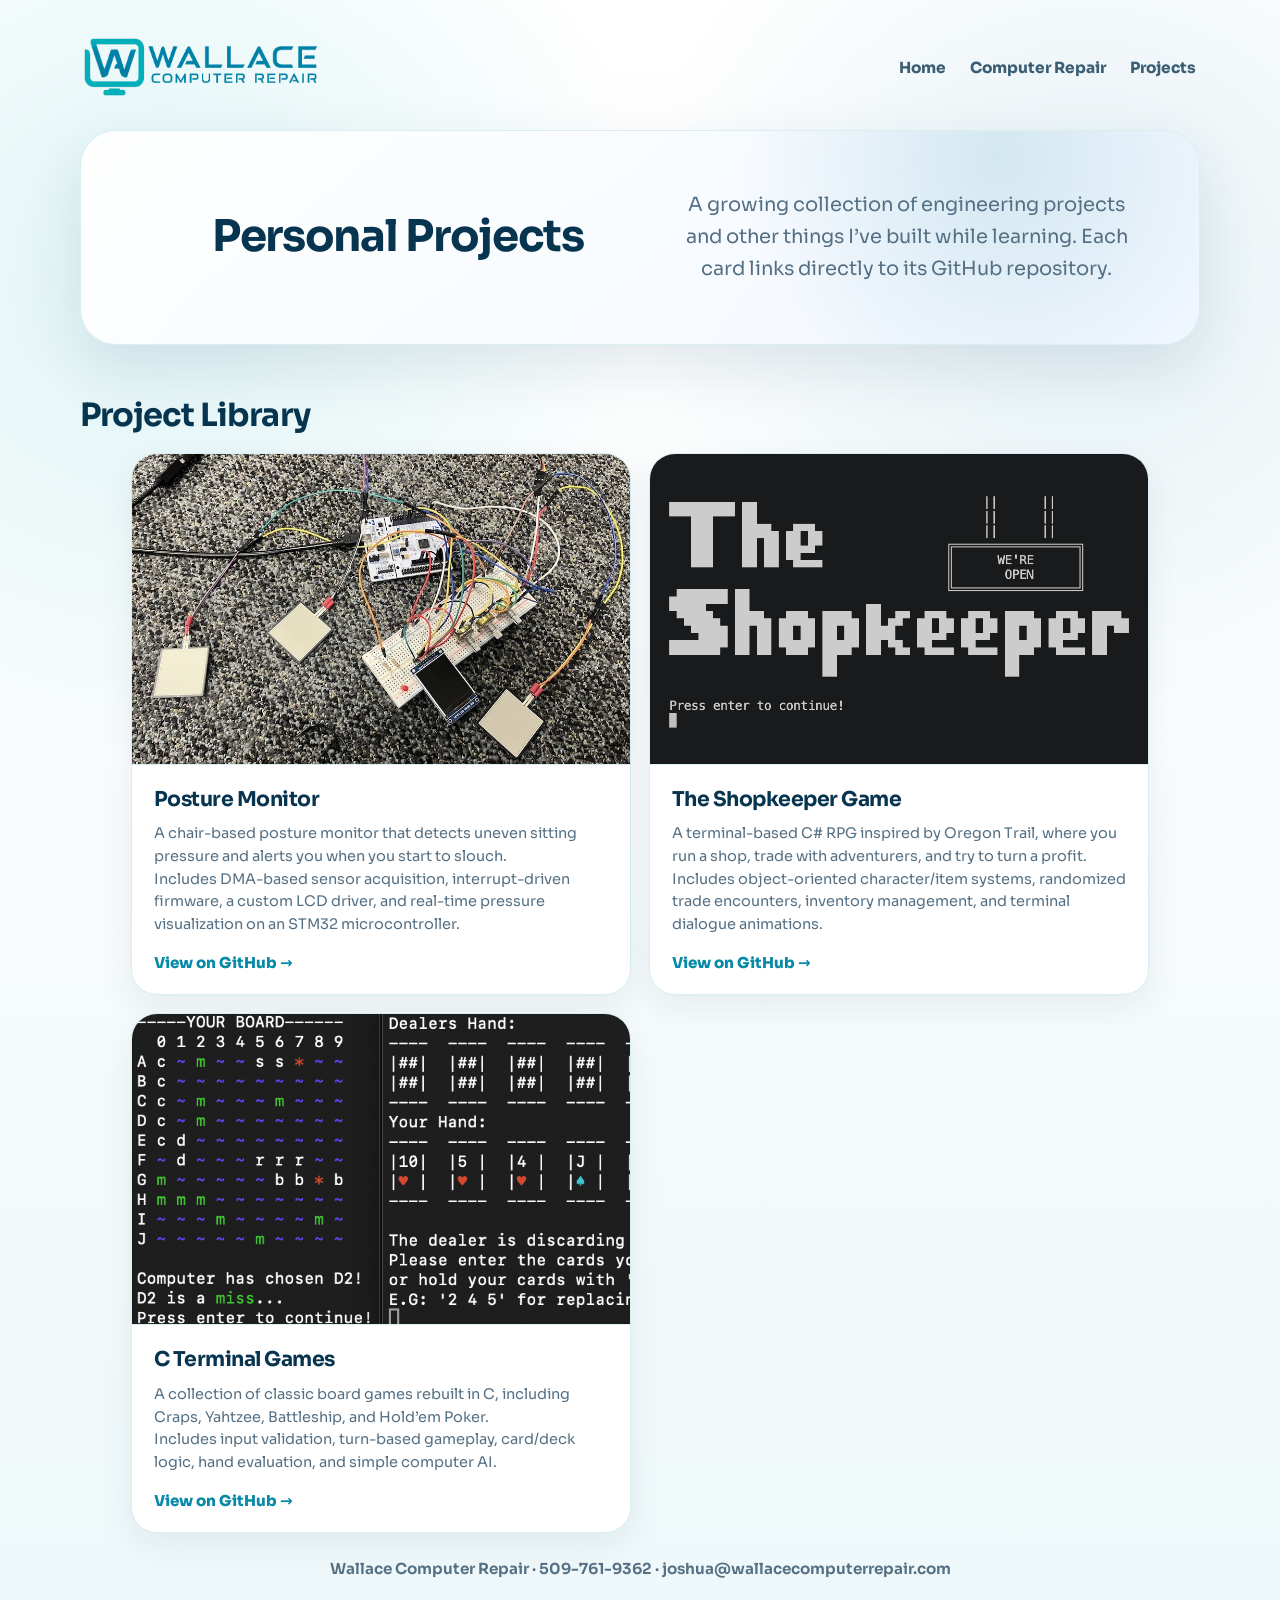
==== commit dbafc3c8: "Fix main card heights. Add email to footer." ====
--- a/projects/index.html
+++ b/projects/index.html
@@ -76,7 +76,7 @@
       </main>
 
       <footer class="site-footer">
-        Wallace Computer Repair · Tri-Cities, WA · <a href="tel:5097619362">509-761-9362</a>
+        Wallace Computer Repair · <a href="tel:5097619362">509-761-9362</a> · <a href="mailto:joshua@wallacecomputerrepair.com">joshua@wallacecomputerrepair.com</a> 
       </footer>
     </div>
   </div>
--- a/style.css
+++ b/style.css
@@ -312,11 +312,11 @@
 
 .illustration {
   width: min(280px, 80%);
-  height: 190px;
+  height: 180px;
   position: relative;
   display: grid;
   place-items: center;
-  margin-bottom: 12px;
+  margin-bottom: 0px;
 }
 
 .soft-blob {
@@ -681,7 +681,7 @@
 
 .project-content p {
   margin: 0;
-  font-size: 0.96rem; /*p*/
+  font-size: 0.91rem; /*p*/
   line-height: 1.55;
 }
 
